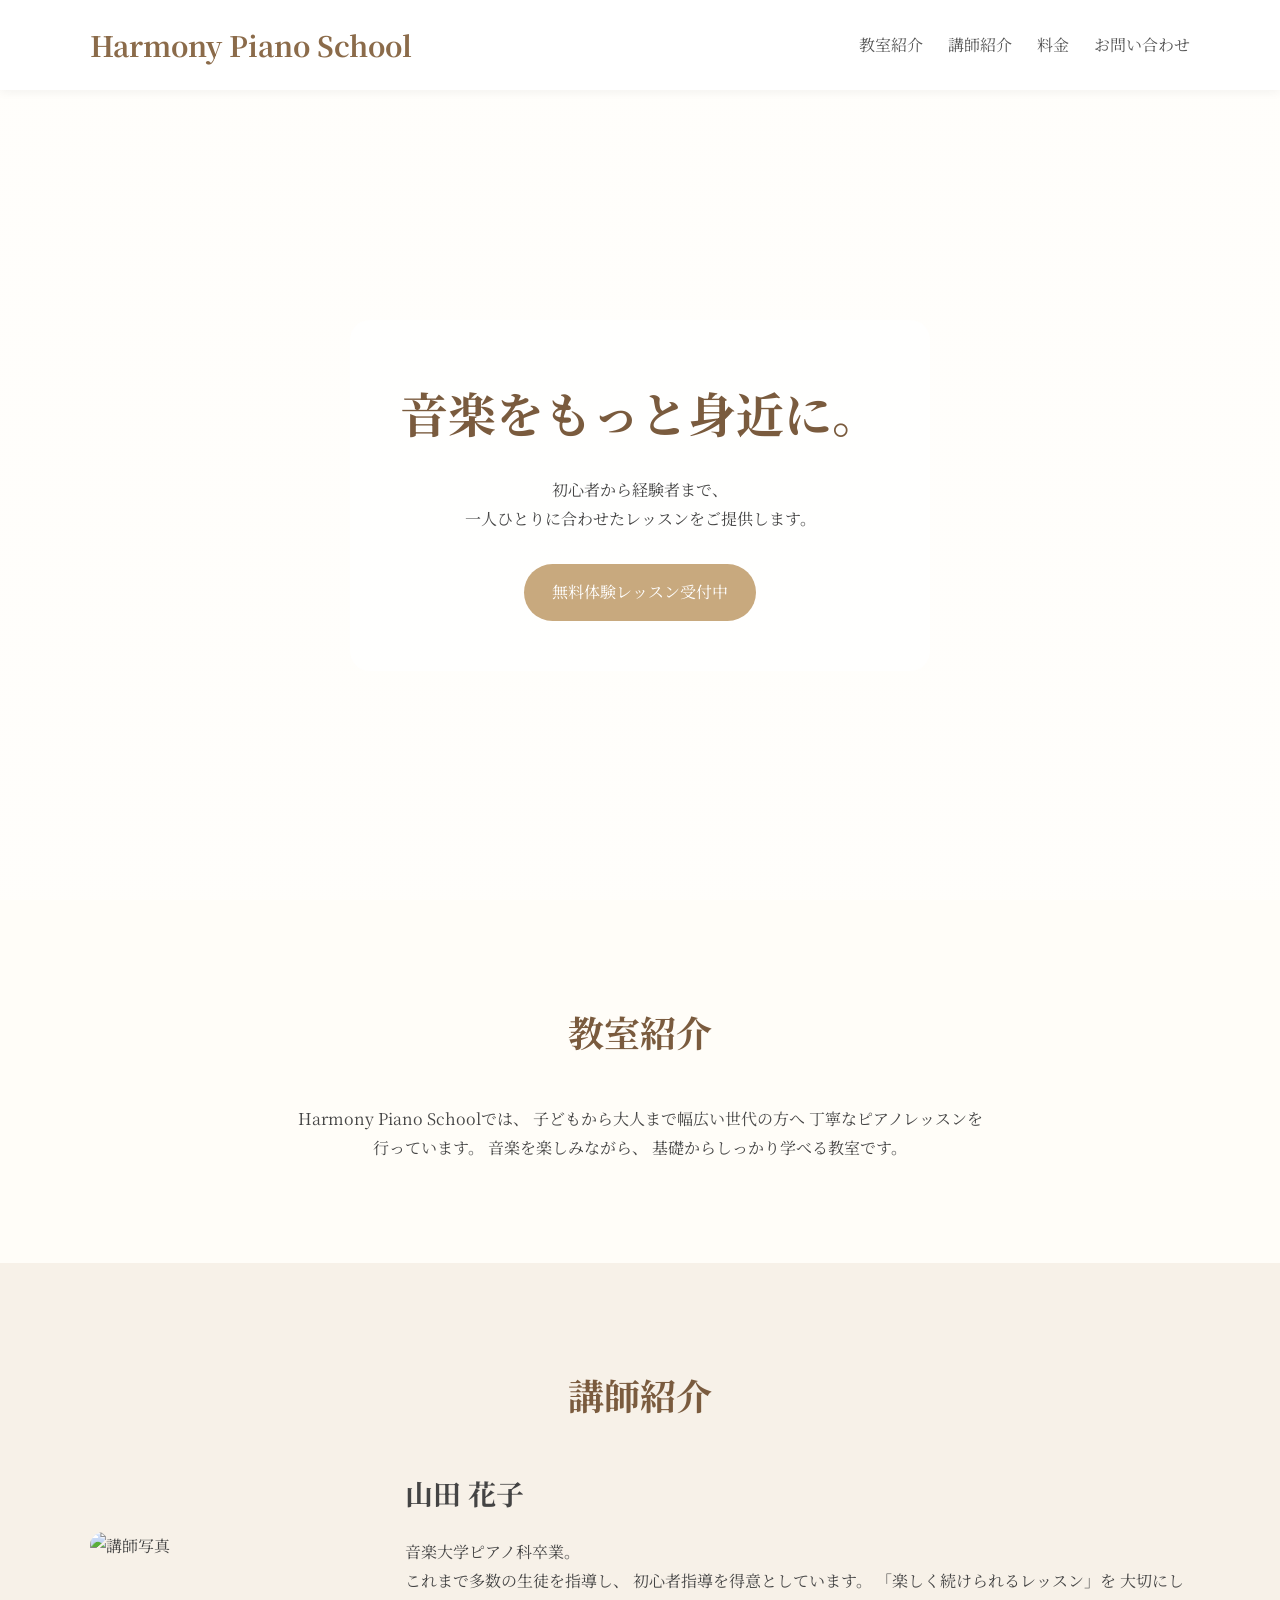
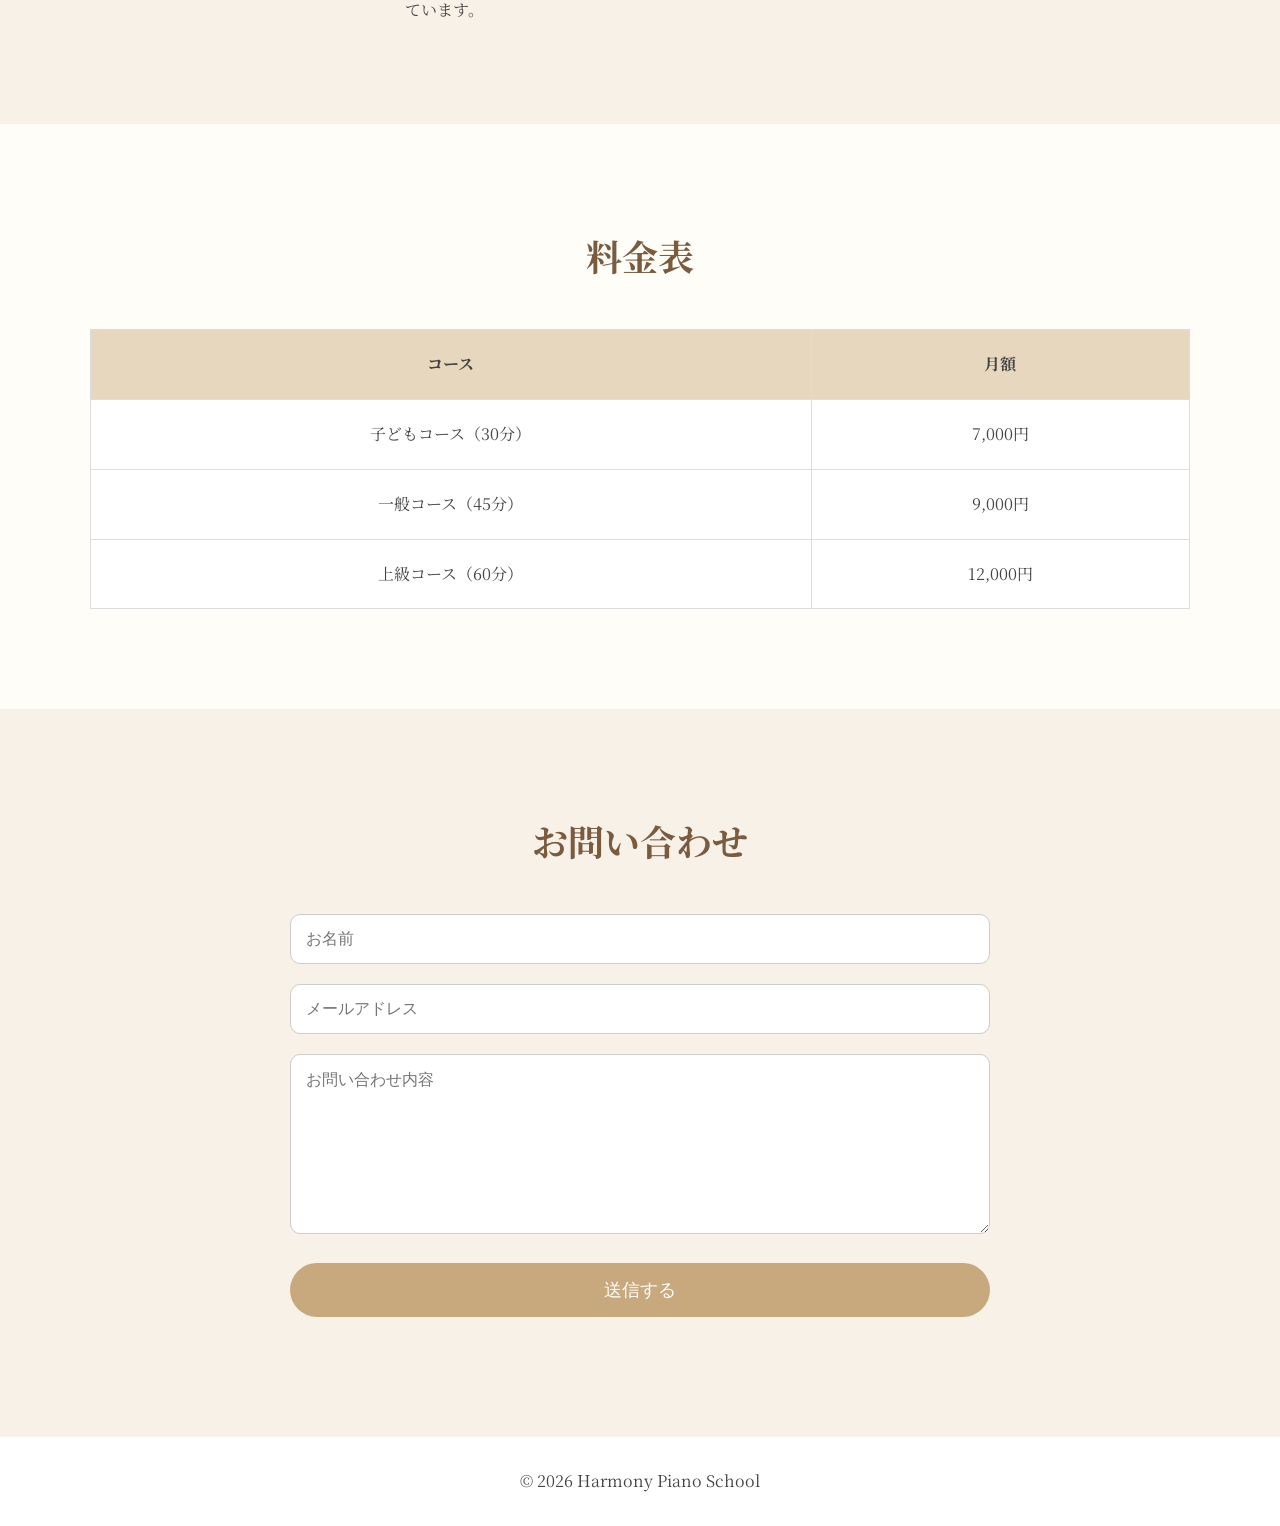
==== index.html @ e9ae8358 "first commit" ====
<!DOCTYPE html>
<html lang="ja">
<head>
  <meta charset="UTF-8" />
  <meta name="viewport" content="width=device-width, initial-scale=1.0" />
  <title>Harmony Piano School</title>

  <link rel="stylesheet" href="style.css" />

  <link rel="preconnect" href="https://fonts.googleapis.com">
  <link href="https://fonts.googleapis.com/css2?family=Noto+Serif+JP:wght@400;700&display=swap" rel="stylesheet">
</head>

<body>

  <!-- ヘッダー -->
  <header>
    <div class="container header-inner">
      <h1>Harmony Piano School</h1>

      <nav>
        <ul>
          <li><a href="#about">教室紹介</a></li>
          <li><a href="#teacher">講師紹介</a></li>
          <li><a href="#price">料金</a></li>
          <li><a href="#contact">お問い合わせ</a></li>
        </ul>
      </nav>
    </div>
  </header>

  <!-- メインビジュアル -->
  <section class="hero">
    <div class="hero-text">
      <h2>音楽をもっと身近に。</h2>
      <p>
        初心者から経験者まで、<br>
        一人ひとりに合わせたレッスンをご提供します。
      </p>

      <a href="#contact" class="btn">
        無料体験レッスン受付中
      </a>
    </div>
  </section>

  <!-- 教室紹介 -->
  <section id="about" class="section">
    <div class="container">
      <h2 class="section-title">教室紹介</h2>

      <p class="section-text">
        Harmony Piano Schoolでは、
        子どもから大人まで幅広い世代の方へ
        丁寧なピアノレッスンを行っています。

        音楽を楽しみながら、
        基礎からしっかり学べる教室です。
      </p>
    </div>
  </section>

  <!-- 講師紹介 -->
  <section id="teacher" class="section beige">
    <div class="container">
      <h2 class="section-title">講師紹介</h2>

      <div class="teacher-card">

        <img
          src="https://images.unsplash.com/photo-1494790108377-be9c29b29330?q=80&w=800"
          alt="講師写真"
        >

        <div class="teacher-text">
          <h3>山田 花子</h3>

          <p>
            音楽大学ピアノ科卒業。<br>
            これまで多数の生徒を指導し、
            初心者指導を得意としています。

            「楽しく続けられるレッスン」を
            大切にしています。
          </p>
        </div>

      </div>
    </div>
  </section>

  <!-- 料金 -->
  <section id="price" class="section">
    <div class="container">
      <h2 class="section-title">料金表</h2>

      <table>
        <tr>
          <th>コース</th>
          <th>月額</th>
        </tr>

        <tr>
          <td>子どもコース（30分）</td>
          <td>7,000円</td>
        </tr>

        <tr>
          <td>一般コース（45分）</td>
          <td>9,000円</td>
        </tr>

        <tr>
          <td>上級コース（60分）</td>
          <td>12,000円</td>
        </tr>
      </table>
    </div>
  </section>

  <!-- お問い合わせ -->
  <section id="contact" class="section beige">
    <div class="container">
      <h2 class="section-title">お問い合わせ</h2>

      <form id="contact-form">

        <input
          type="text"
          placeholder="お名前"
          required
        >

        <input
          type="email"
          placeholder="メールアドレス"
          required
        >

        <textarea
          placeholder="お問い合わせ内容"
          required
        ></textarea>

        <button type="submit">
          送信する
        </button>

      </form>

      <p id="message"></p>

    </div>
  </section>

  <!-- フッター -->
  <footer>
    <p>© 2026 Harmony Piano School</p>
  </footer>

  <script src="script.js"></script>

</body>
</html>
---- style.css ----
* {
  margin: 0;
  padding: 0;
  box-sizing: border-box;
}

body {
  font-family: 'Noto Serif JP', serif;
  color: #444;
  background: #fffdf8;
  line-height: 1.8;
}

.container {
  width: 90%;
  max-width: 1100px;
  margin: auto;
}

header {
  background: white;
  padding: 20px 0;
  position: sticky;
  top: 0;
  z-index: 100;
  box-shadow: 0 2px 10px rgba(0,0,0,0.05);
}

.header-inner {
  display: flex;
  justify-content: space-between;
  align-items: center;
}

header h1 {
  font-size: 28px;
  color: #8b6b4a;
}

nav ul {
  display: flex;
  list-style: none;
  gap: 25px;
}

nav a {
  text-decoration: none;
  color: #555;
  transition: 0.3s;
}

nav a:hover {
  color: #b08b60;
}

.hero {
  height: 90vh;
  background:
    linear-gradient(
      rgba(255,255,255,0.4),
      rgba(255,255,255,0.4)
    ),
    url('https://images.unsplash.com/photo-1514119412350-e174d90d280e?q=80&w=1400')
    center/cover;
    
  display: flex;
  align-items: center;
  justify-content: center;
  text-align: center;
}

.hero-text {
  background: rgba(255,255,255,0.75);
  padding: 50px;
  border-radius: 20px;
}

.hero h2 {
  font-size: 48px;
  margin-bottom: 20px;
  color: #7a5b3e;
}

.hero p {
  margin-bottom: 30px;
}

.btn {
  display: inline-block;
  background: #c8a97e;
  color: white;
  padding: 14px 28px;
  border-radius: 999px;
  text-decoration: none;
  transition: 0.3s;
}

.btn:hover {
  background: #b38f61;
}

.section {
  padding: 100px 0;
}

.beige {
  background: #f7f1e8;
}

.section-title {
  text-align: center;
  font-size: 36px;
  margin-bottom: 40px;
  color: #7a5b3e;
}

.section-text {
  text-align: center;
  max-width: 700px;
  margin: auto;
}

.teacher-card {
  display: flex;
  gap: 40px;
  align-items: center;
}

.teacher-card img {
  width: 300px;
  border-radius: 20px;
}

.teacher-text h3 {
  margin-bottom: 20px;
  font-size: 28px;
}

table {
  width: 100%;
  border-collapse: collapse;
  background: white;
}

th,
td {
  border: 1px solid #ddd;
  padding: 20px;
  text-align: center;
}

th {
  background: #e8d7bf;
}

form {
  max-width: 700px;
  margin: auto;
}

input,
textarea {
  width: 100%;
  padding: 15px;
  margin-bottom: 20px;
  border: 1px solid #ccc;
  border-radius: 10px;
  font-size: 16px;
}

textarea {
  height: 180px;
  resize: vertical;
}

button {
  width: 100%;
  padding: 15px;
  border: none;
  background: #c8a97e;
  color: white;
  font-size: 18px;
  border-radius: 999px;
  cursor: pointer;
  transition: 0.3s;
}

button:hover {
  background: #b38f61;
}

footer {
  text-align: center;
  padding: 30px;
  background: white;
}

#message {
  text-align: center;
  margin-top: 20px;
  color: #7a5b3e;
}

/* スマホ対応 */

@media (max-width: 768px) {

  .header-inner {
    flex-direction: column;
    gap: 20px;
  }

  nav ul {
    flex-wrap: wrap;
    justify-content: center;
  }

  .hero h2 {
    font-size: 32px;
  }

  .hero-text {
    padding: 30px;
  }

  .teacher-card {
    flex-direction: column;
    text-align: center;
  }

  .teacher-card img {
    width: 100%;
    max-width: 320px;
  }

  .section {
    padding: 70px 0;
  }

}
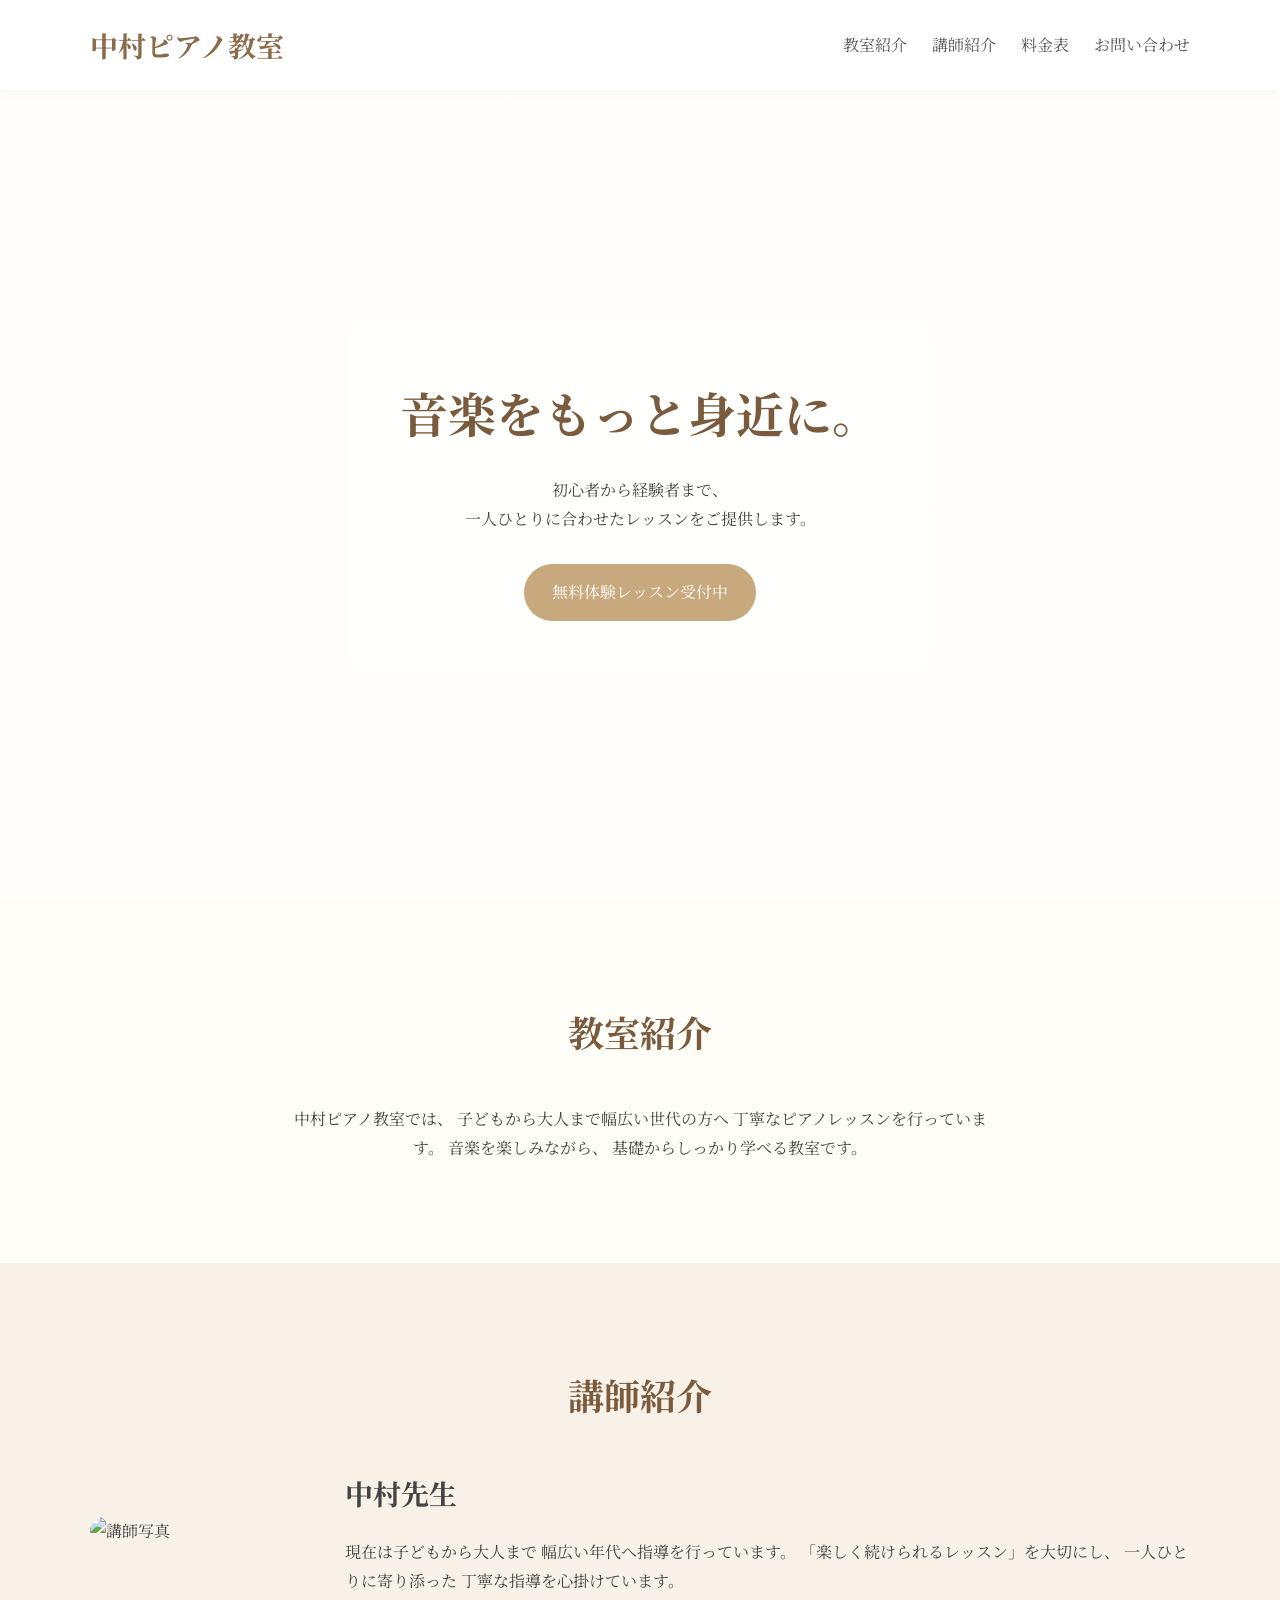
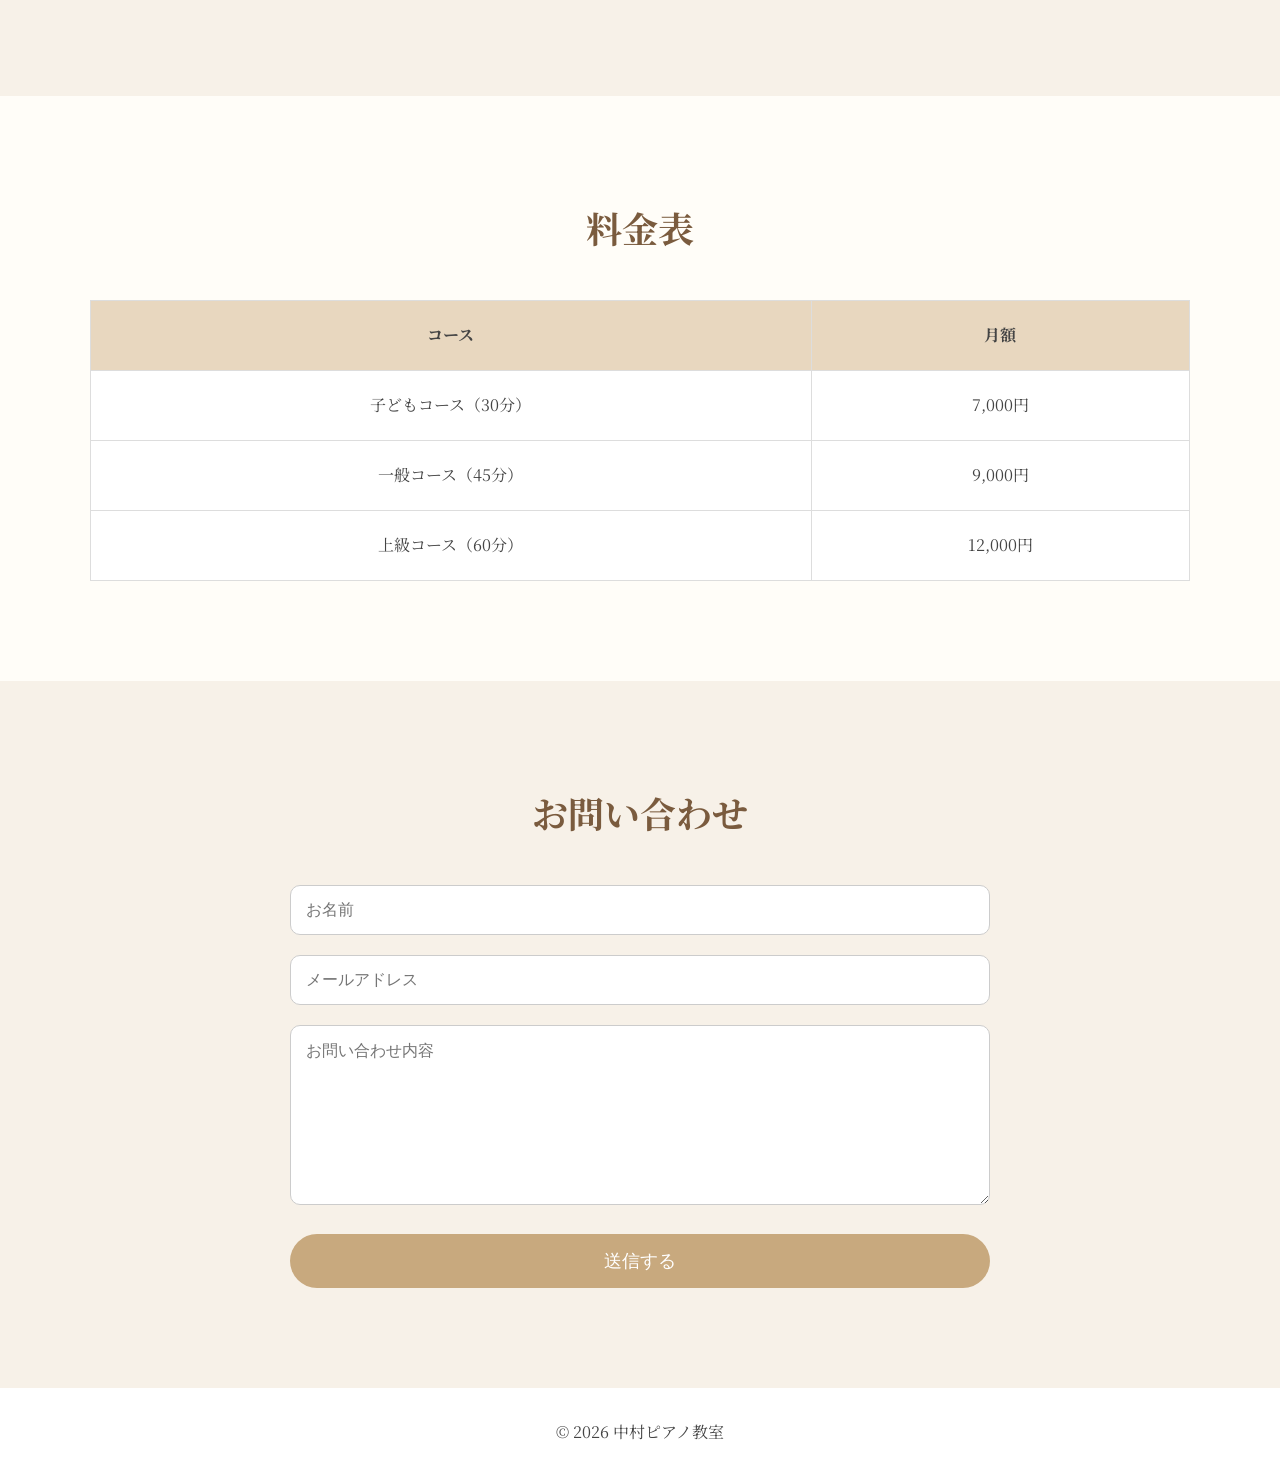
==== commit 3300bd2f: "update" ====
--- a/index.html
+++ b/index.html
@@ -1,38 +1,61 @@
 <!DOCTYPE html>
 <html lang="ja">
+
 <head>
-  <meta charset="UTF-8" />
-  <meta name="viewport" content="width=device-width, initial-scale=1.0" />
-  <title>Harmony Piano School</title>
-
-  <link rel="stylesheet" href="style.css" />
+  <meta charset="UTF-8">
+  <meta name="viewport" content="width=device-width, initial-scale=1.0">
+
+  <title>
+    中村ピアノ教室｜初心者歓迎・無料体験レッスン受付中
+  </title>
+
+  <meta
+    name="description"
+    content="中村ピアノ教室では、子どもから大人まで幅広い年代へ丁寧なピアノレッスンを行っています。初心者歓迎・無料体験レッスン受付中。"
+  >
+
+  <link rel="stylesheet" href="style.css">
 
   <link rel="preconnect" href="https://fonts.googleapis.com">
-  <link href="https://fonts.googleapis.com/css2?family=Noto+Serif+JP:wght@400;700&display=swap" rel="stylesheet">
+
+  <link
+    href="https://fonts.googleapis.com/css2?family=Noto+Serif+JP:wght@400;700&display=swap"
+    rel="stylesheet"
+  >
+
 </head>
 
 <body>
 
   <!-- ヘッダー -->
   <header>
+
     <div class="container header-inner">
-      <h1>Harmony Piano School</h1>
+
+      <h1>中村ピアノ教室</h1>
 
       <nav>
+
         <ul>
           <li><a href="#about">教室紹介</a></li>
           <li><a href="#teacher">講師紹介</a></li>
-          <li><a href="#price">料金</a></li>
+          <li><a href="#price">料金表</a></li>
           <li><a href="#contact">お問い合わせ</a></li>
         </ul>
+
       </nav>
-    </div>
+
+    </div>
+
   </header>
 
-  <!-- メインビジュアル -->
+  <!-- メイン -->
   <section class="hero">
+
     <div class="hero-text">
+
       <h2>音楽をもっと身近に。</h2>
+
       <p>
         初心者から経験者まで、<br>
         一人ひとりに合わせたレッスンをご提供します。
@@ -41,60 +64,81 @@
       <a href="#contact" class="btn">
         無料体験レッスン受付中
       </a>
-    </div>
+
+    </div>
+
   </section>
 
   <!-- 教室紹介 -->
   <section id="about" class="section">
-    <div class="container">
-      <h2 class="section-title">教室紹介</h2>
+
+    <div class="container">
+
+      <h2 class="section-title">
+        教室紹介
+      </h2>
 
       <p class="section-text">
-        Harmony Piano Schoolでは、
+        中村ピアノ教室では、
         子どもから大人まで幅広い世代の方へ
         丁寧なピアノレッスンを行っています。
 
         音楽を楽しみながら、
         基礎からしっかり学べる教室です。
       </p>
-    </div>
+
+    </div>
+
   </section>
 
   <!-- 講師紹介 -->
   <section id="teacher" class="section beige">
-    <div class="container">
-      <h2 class="section-title">講師紹介</h2>
+
+    <div class="container">
+
+      <h2 class="section-title">
+        講師紹介
+      </h2>
 
       <div class="teacher-card">
 
         <img
-          src="https://images.unsplash.com/photo-1494790108377-be9c29b29330?q=80&w=800"
+          src="teacher.jpg"
           alt="講師写真"
         >
 
         <div class="teacher-text">
-          <h3>山田 花子</h3>
+
+          <h3>中村先生</h3>
 
           <p>
-            音楽大学ピアノ科卒業。<br>
-            これまで多数の生徒を指導し、
-            初心者指導を得意としています。
-
-            「楽しく続けられるレッスン」を
-            大切にしています。
+            現在は子どもから大人まで
+            幅広い年代へ指導を行っています。
+
+            「楽しく続けられるレッスン」を大切にし、
+            一人ひとりに寄り添った
+            丁寧な指導を心掛けています。
           </p>
+
         </div>
 
       </div>
-    </div>
+
+    </div>
+
   </section>
 
   <!-- 料金 -->
   <section id="price" class="section">
-    <div class="container">
-      <h2 class="section-title">料金表</h2>
+
+    <div class="container">
+
+      <h2 class="section-title">
+        料金表
+      </h2>
 
       <table>
+
         <tr>
           <th>コース</th>
           <th>月額</th>
@@ -114,30 +158,49 @@
           <td>上級コース（60分）</td>
           <td>12,000円</td>
         </tr>
+
       </table>
-    </div>
+
+    </div>
+
   </section>
 
   <!-- お問い合わせ -->
   <section id="contact" class="section beige">
-    <div class="container">
-      <h2 class="section-title">お問い合わせ</h2>
-
-      <form id="contact-form">
+
+    <div class="container">
+
+      <h2 class="section-title">
+        お問い合わせ
+      </h2>
+
+      <form
+        action="https://formspree.io/f/xgoqndev"
+        method="POST"
+      >
+
+        <input
+          type="hidden"
+          name="_next"
+          value="https://あなたのVercelURL/thanks.html"
+        >
 
         <input
           type="text"
+          name="name"
           placeholder="お名前"
           required
         >
 
         <input
           type="email"
+          name="email"
           placeholder="メールアドレス"
           required
         >
 
         <textarea
+          name="message"
           placeholder="お問い合わせ内容"
           required
         ></textarea>
@@ -148,17 +211,14 @@
 
       </form>
 
-      <p id="message"></p>
-
-    </div>
+    </div>
+
   </section>
 
   <!-- フッター -->
   <footer>
-    <p>© 2026 Harmony Piano School</p>
+    <p>© 2026 中村ピアノ教室</p>
   </footer>
-
-  <script src="script.js"></script>
 
 </body>
 </html>
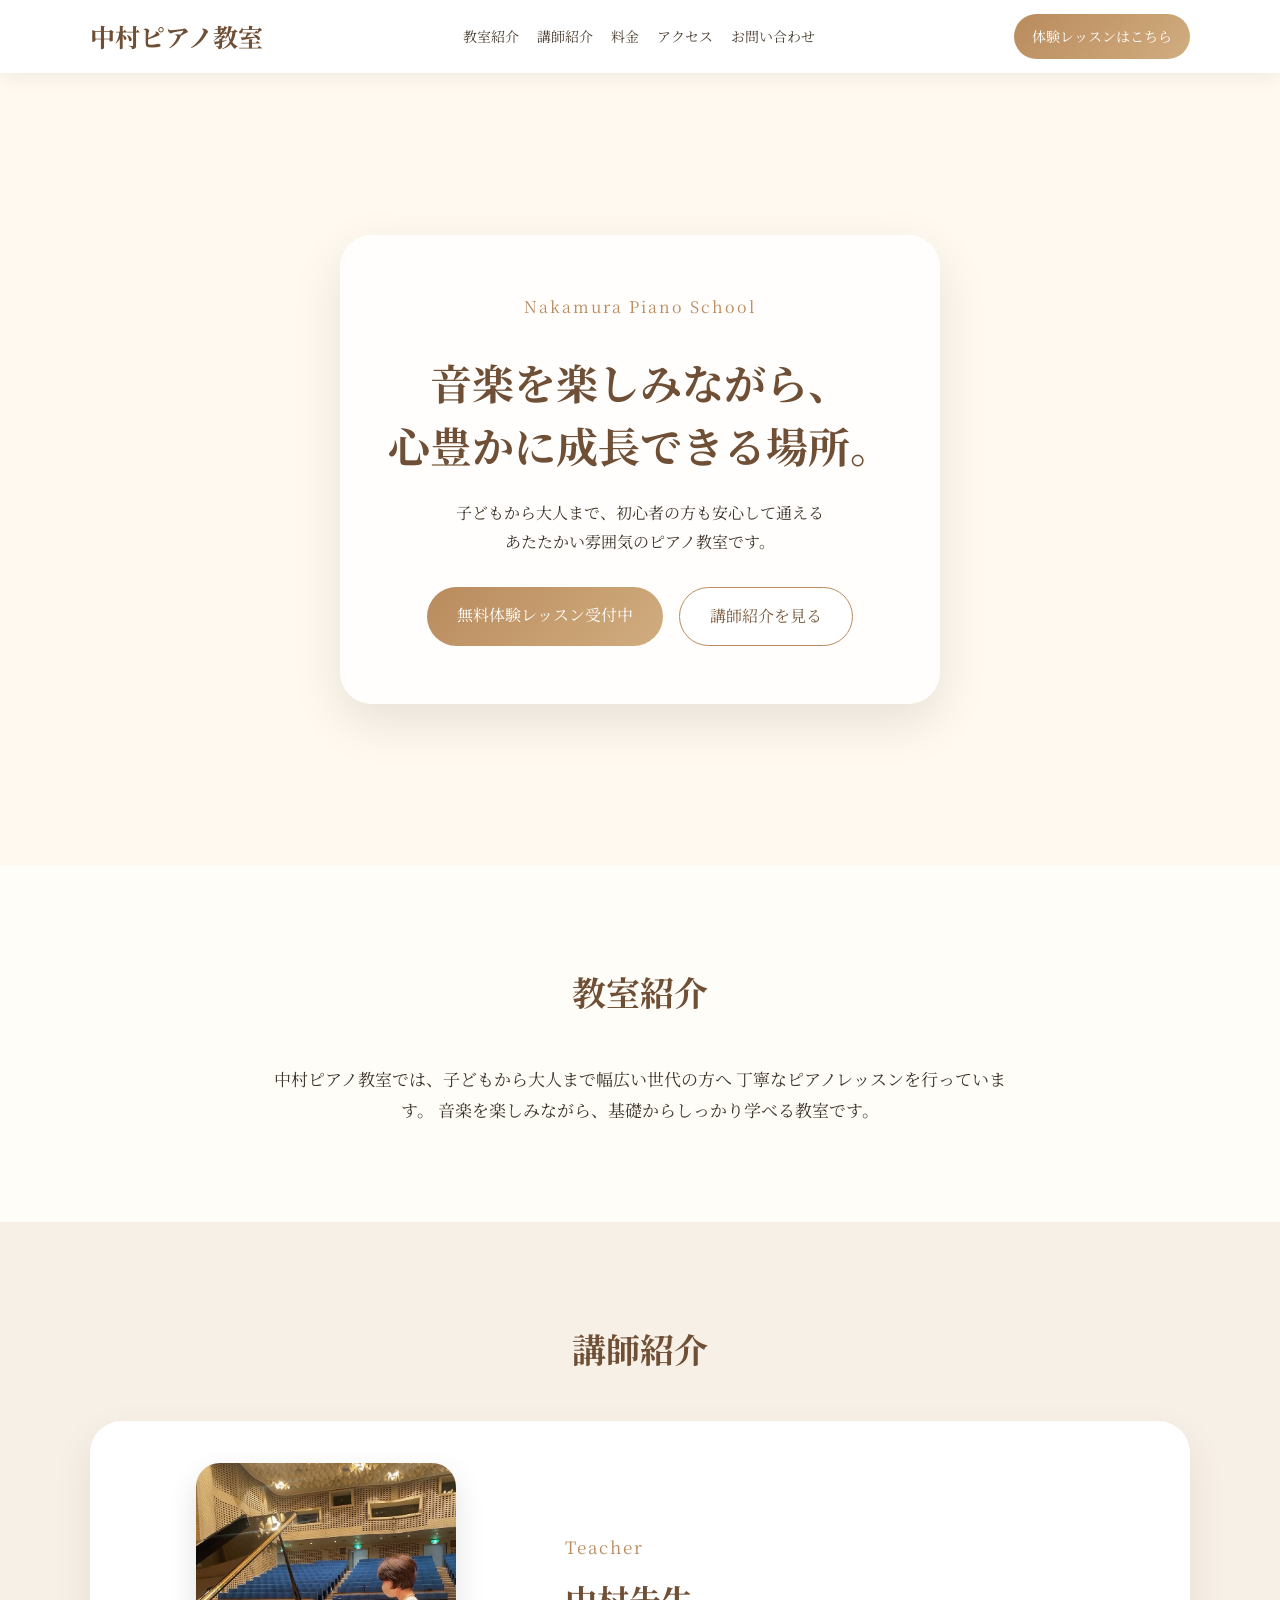
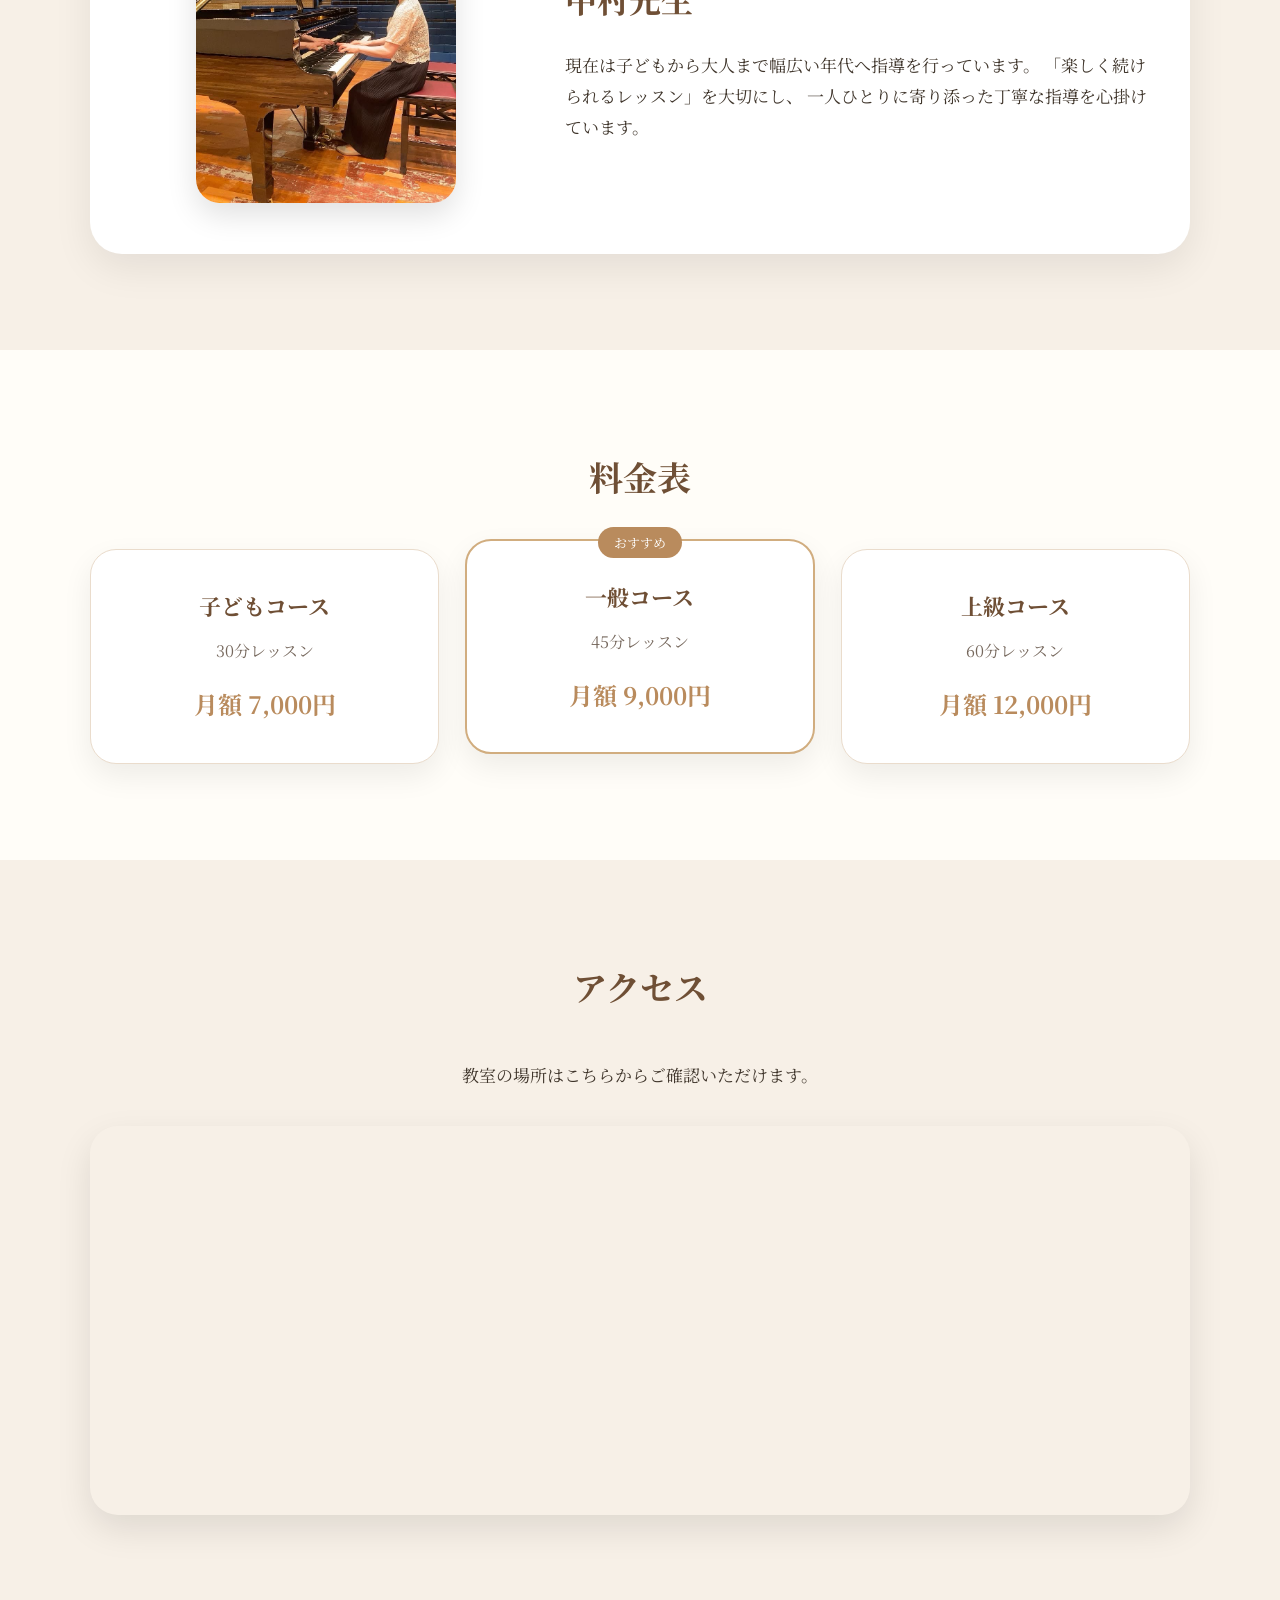
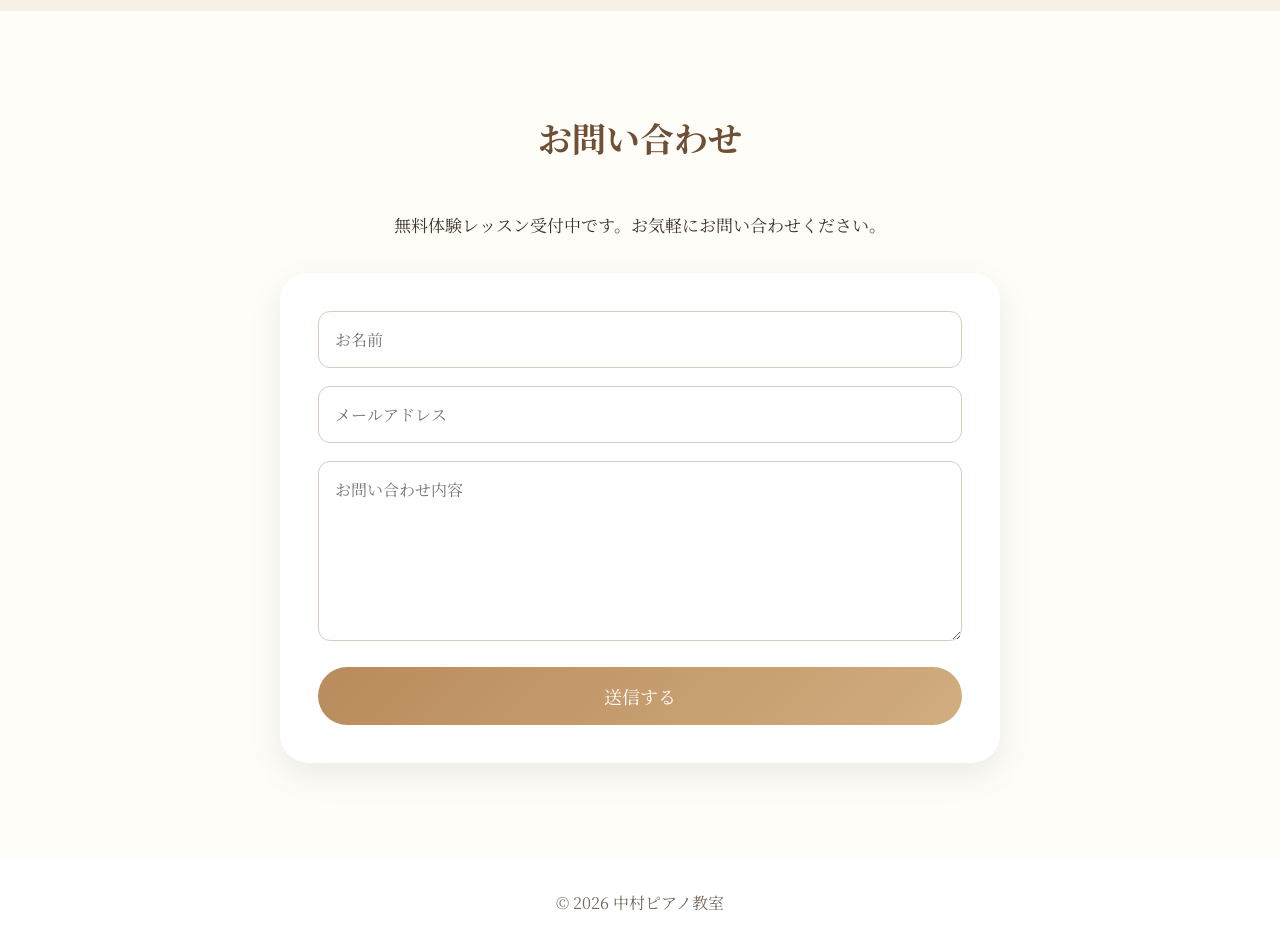
==== commit cdec249a: "update design" ====
--- a/index.html
+++ b/index.html
@@ -1,224 +1,203 @@
 <!DOCTYPE html>
 <html lang="ja">
-
 <head>
   <meta charset="UTF-8">
   <meta name="viewport" content="width=device-width, initial-scale=1.0">
 
-  <title>
-    中村ピアノ教室｜初心者歓迎・無料体験レッスン受付中
-  </title>
+  <title>中村ピアノ教室｜初心者歓迎・無料体験レッスン受付中</title>
 
   <meta
     name="description"
-    content="中村ピアノ教室では、子どもから大人まで幅広い年代へ丁寧なピアノレッスンを行っています。初心者歓迎・無料体験レッスン受付中。"
+    content="中村ピアノ教室では、子どもから大人まで幅広い年代へ丁寧なピアノレッスンを行っています。無料体験レッスン受付中。"
   >
 
   <link rel="stylesheet" href="style.css">
 
   <link rel="preconnect" href="https://fonts.googleapis.com">
-
   <link
     href="https://fonts.googleapis.com/css2?family=Noto+Serif+JP:wght@400;700&display=swap"
     rel="stylesheet"
   >
-
 </head>
 
 <body>
 
-  <!-- ヘッダー -->
-  <header>
-
-    <div class="container header-inner">
-
-      <h1>中村ピアノ教室</h1>
-
-      <nav>
-
-        <ul>
-          <li><a href="#about">教室紹介</a></li>
-          <li><a href="#teacher">講師紹介</a></li>
-          <li><a href="#price">料金表</a></li>
-          <li><a href="#contact">お問い合わせ</a></li>
-        </ul>
-
-      </nav>
-
-    </div>
-
-  </header>
-
-  <!-- メイン -->
-  <section class="hero">
-
-    <div class="hero-text">
-
-      <h2>音楽をもっと身近に。</h2>
-
-      <p>
-        初心者から経験者まで、<br>
-        一人ひとりに合わせたレッスンをご提供します。
-      </p>
-
+<header>
+  <div class="container header-inner">
+    <h1>中村ピアノ教室</h1>
+
+    <nav>
+      <ul>
+        <li><a href="#about">教室紹介</a></li>
+        <li><a href="#teacher">講師紹介</a></li>
+        <li><a href="#price">料金</a></li>
+        <li><a href="#access">アクセス</a></li>
+        <li><a href="#contact">お問い合わせ</a></li>
+      </ul>
+    </nav>
+
+    <a href="#contact" class="header-btn">
+      体験レッスンはこちら
+    </a>
+  </div>
+</header>
+
+<section class="hero">
+  <div class="hero-text fade-in">
+    <p class="hero-sub">Nakamura Piano School</p>
+
+    <h2>
+      音楽を楽しみながら、<br>
+      心豊かに成長できる場所。
+    </h2>
+
+    <p>
+      子どもから大人まで、初心者の方も安心して通える<br>
+      あたたかい雰囲気のピアノ教室です。
+    </p>
+
+    <div class="hero-buttons">
       <a href="#contact" class="btn">
         無料体験レッスン受付中
       </a>
 
-    </div>
-
-  </section>
-
-  <!-- 教室紹介 -->
-  <section id="about" class="section">
-
-    <div class="container">
-
-      <h2 class="section-title">
-        教室紹介
-      </h2>
-
-      <p class="section-text">
-        中村ピアノ教室では、
-        子どもから大人まで幅広い世代の方へ
-        丁寧なピアノレッスンを行っています。
-
-        音楽を楽しみながら、
-        基礎からしっかり学べる教室です。
-      </p>
-
-    </div>
-
-  </section>
-
-  <!-- 講師紹介 -->
-  <section id="teacher" class="section beige">
-
-    <div class="container">
-
-      <h2 class="section-title">
-        講師紹介
-      </h2>
-
-      <div class="teacher-card">
-
-        <img
-          src="teacher.jpg"
-          alt="講師写真"
-        >
-
-        <div class="teacher-text">
-
-          <h3>中村先生</h3>
-
-          <p>
-            現在は子どもから大人まで
-            幅広い年代へ指導を行っています。
-
-            「楽しく続けられるレッスン」を大切にし、
-            一人ひとりに寄り添った
-            丁寧な指導を心掛けています。
-          </p>
-
-        </div>
-
-      </div>
-
-    </div>
-
-  </section>
-
-  <!-- 料金 -->
-  <section id="price" class="section">
-
-    <div class="container">
-
-      <h2 class="section-title">
-        料金表
-      </h2>
-
-      <table>
-
-        <tr>
-          <th>コース</th>
-          <th>月額</th>
-        </tr>
-
-        <tr>
-          <td>子どもコース（30分）</td>
-          <td>7,000円</td>
-        </tr>
-
-        <tr>
-          <td>一般コース（45分）</td>
-          <td>9,000円</td>
-        </tr>
-
-        <tr>
-          <td>上級コース（60分）</td>
-          <td>12,000円</td>
-        </tr>
-
-      </table>
-
-    </div>
-
-  </section>
-
-  <!-- お問い合わせ -->
-  <section id="contact" class="section beige">
-
-    <div class="container">
-
-      <h2 class="section-title">
-        お問い合わせ
-      </h2>
-
-      <form
-        action="https://formspree.io/f/xgoqndev"
-        method="POST"
+      <a href="#teacher" class="btn-outline">
+        講師紹介を見る
+      </a>
+    </div>
+  </div>
+</section>
+
+<section id="about" class="section fade-in">
+  <div class="container">
+    <h2 class="section-title">教室紹介</h2>
+
+    <p class="section-text">
+      中村ピアノ教室では、子どもから大人まで幅広い世代の方へ
+      丁寧なピアノレッスンを行っています。
+      音楽を楽しみながら、基礎からしっかり学べる教室です。
+    </p>
+  </div>
+</section>
+
+<section id="teacher" class="section beige fade-in">
+  <div class="container">
+    <h2 class="section-title">講師紹介</h2>
+
+    <div class="teacher-card">
+      <div class="teacher-image">
+        <img src="teacher.jpg" alt="中村ピアノ教室の講師写真">
+      </div>
+
+      <div class="teacher-text">
+        <p class="label">Teacher</p>
+
+        <h3>中村先生</h3>
+
+        <p>
+          現在は子どもから大人まで幅広い年代へ指導を行っています。
+          「楽しく続けられるレッスン」を大切にし、
+          一人ひとりに寄り添った丁寧な指導を心掛けています。
+        </p>
+      </div>
+    </div>
+  </div>
+</section>
+
+<section id="price" class="section fade-in">
+  <div class="container">
+    <h2 class="section-title">料金表</h2>
+
+    <div class="price-cards">
+      <div class="price-card">
+        <h3>子どもコース</h3>
+        <p class="time">30分レッスン</p>
+        <p class="price">月額 7,000円</p>
+      </div>
+
+      <div class="price-card recommend">
+        <p class="badge">おすすめ</p>
+        <h3>一般コース</h3>
+        <p class="time">45分レッスン</p>
+        <p class="price">月額 9,000円</p>
+      </div>
+
+      <div class="price-card">
+        <h3>上級コース</h3>
+        <p class="time">60分レッスン</p>
+        <p class="price">月額 12,000円</p>
+      </div>
+    </div>
+  </div>
+</section>
+
+<section id="access" class="section beige fade-in">
+  <div class="container">
+    <h2 class="section-title">アクセス</h2>
+
+    <p class="section-text">
+      教室の場所はこちらからご確認いただけます。
+    </p>
+
+    <div class="map-box">
+      <iframe
+        src="https://www.google.com/maps?q=中村ピアノ教室&output=embed"
+        allowfullscreen=""
+        loading="lazy">
+      </iframe>
+    </div>
+  </div>
+</section>
+
+<section id="contact" class="section fade-in">
+  <div class="container">
+    <h2 class="section-title">お問い合わせ</h2>
+
+    <p class="section-text contact-lead">
+      無料体験レッスン受付中です。お気軽にお問い合わせください。
+    </p>
+
+    <form
+      action="https://formspree.io/f/xgoqndev"
+      method="POST"
+    >
+      <input
+        type="hidden"
+        name="_next"
+        value="https://あなたのVercelURL/thanks.html"
       >
 
-        <input
-          type="hidden"
-          name="_next"
-          value="https://あなたのVercelURL/thanks.html"
-        >
-
-        <input
-          type="text"
-          name="name"
-          placeholder="お名前"
-          required
-        >
-
-        <input
-          type="email"
-          name="email"
-          placeholder="メールアドレス"
-          required
-        >
-
-        <textarea
-          name="message"
-          placeholder="お問い合わせ内容"
-          required
-        ></textarea>
-
-        <button type="submit">
-          送信する
-        </button>
-
-      </form>
-
-    </div>
-
-  </section>
-
-  <!-- フッター -->
-  <footer>
-    <p>© 2026 中村ピアノ教室</p>
-  </footer>
-
+      <input
+        type="text"
+        name="name"
+        placeholder="お名前"
+        required
+      >
+
+      <input
+        type="email"
+        name="email"
+        placeholder="メールアドレス"
+        required
+      >
+
+      <textarea
+        name="message"
+        placeholder="お問い合わせ内容"
+        required
+      ></textarea>
+
+      <button type="submit">
+        送信する
+      </button>
+    </form>
+  </div>
+</section>
+
+<footer>
+  <p>© 2026 中村ピアノ教室</p>
+</footer>
+
+<script src="script.js"></script>
 </body>
 </html>
--- a/style.css
+++ b/style.css
@@ -4,9 +4,13 @@
   box-sizing: border-box;
 }
 
+html {
+  scroll-behavior: smooth;
+}
+
 body {
   font-family: 'Noto Serif JP', serif;
-  color: #444;
+  color: #3f352b;
   background: #fffdf8;
   line-height: 1.8;
 }
@@ -18,154 +22,264 @@
 }
 
 header {
-  background: white;
-  padding: 20px 0;
+  background: rgba(255, 255, 255, 0.96);
+  padding: 14px 0;
   position: sticky;
   top: 0;
   z-index: 100;
-  box-shadow: 0 2px 10px rgba(0,0,0,0.05);
+  box-shadow: 0 2px 20px rgba(0,0,0,0.08);
 }
 
 .header-inner {
   display: flex;
   justify-content: space-between;
   align-items: center;
+  gap: 22px;
 }
 
 header h1 {
-  font-size: 28px;
-  color: #8b6b4a;
+  font-size: 25px;
+  color: #6f4f35;
+  white-space: nowrap;
 }
 
 nav ul {
   display: flex;
   list-style: none;
-  gap: 25px;
+  gap: 18px;
 }
 
 nav a {
   text-decoration: none;
-  color: #555;
-  transition: 0.3s;
-}
-
-nav a:hover {
-  color: #b08b60;
+  color: #4d4035;
+  font-size: 14px;
+}
+
+.header-btn {
+  background: linear-gradient(135deg, #b98b5d, #d1ad7f);
+  color: white;
+  padding: 10px 18px;
+  border-radius: 999px;
+  text-decoration: none;
+  font-size: 14px;
+  white-space: nowrap;
 }
 
 .hero {
-  height: 90vh;
+  min-height: 88vh;
   background:
     linear-gradient(
-      rgba(255,255,255,0.4),
-      rgba(255,255,255,0.4)
+      rgba(255, 248, 236, 0.72),
+      rgba(255, 248, 236, 0.72)
     ),
-    url('https://images.unsplash.com/photo-1514119412350-e174d90d280e?q=80&w=1400')
+    url('https://images.unsplash.com/photo-1520523839897-bd0b52f945a0?q=80&w=1600')
     center/cover;
-    
   display: flex;
   align-items: center;
   justify-content: center;
   text-align: center;
+  padding: 80px 20px;
 }
 
 .hero-text {
-  background: rgba(255,255,255,0.75);
-  padding: 50px;
-  border-radius: 20px;
+  background: rgba(255, 255, 255, 0.78);
+  padding: 58px 48px;
+  border-radius: 32px;
+  box-shadow: 0 18px 50px rgba(0,0,0,0.1);
+  max-width: 780px;
+  backdrop-filter: blur(6px);
+}
+
+.hero-sub {
+  color: #b98b5d;
+  letter-spacing: 2px;
+  margin-bottom: 12px;
 }
 
 .hero h2 {
-  font-size: 48px;
-  margin-bottom: 20px;
-  color: #7a5b3e;
+  font-size: 42px;
+  color: #6f4f35;
+  line-height: 1.5;
+  margin-bottom: 22px;
 }
 
 .hero p {
   margin-bottom: 30px;
 }
 
-.btn {
+.hero-buttons {
+  display: flex;
+  justify-content: center;
+  gap: 16px;
+  flex-wrap: wrap;
+}
+
+.btn,
+.btn-outline {
   display: inline-block;
-  background: #c8a97e;
-  color: white;
-  padding: 14px 28px;
+  padding: 14px 30px;
   border-radius: 999px;
   text-decoration: none;
-  transition: 0.3s;
-}
-
-.btn:hover {
-  background: #b38f61;
+}
+
+.btn {
+  background: linear-gradient(135deg, #b98b5d, #d1ad7f);
+  color: white;
+}
+
+.btn-outline {
+  border: 1px solid #b98b5d;
+  color: #7a5b3e;
+  background: white;
 }
 
 .section {
-  padding: 100px 0;
+  padding: 96px 0;
 }
 
 .beige {
-  background: #f7f1e8;
+  background: #f7f0e7;
 }
 
 .section-title {
   text-align: center;
-  font-size: 36px;
-  margin-bottom: 40px;
-  color: #7a5b3e;
+  font-size: 34px;
+  margin-bottom: 42px;
+  color: #6f4f35;
 }
 
 .section-text {
-  text-align: center;
-  max-width: 700px;
+  max-width: 760px;
   margin: auto;
+  text-align: center;
+  font-size: 17px;
 }
 
 .teacher-card {
-  display: flex;
-  gap: 40px;
+  display: grid;
+  grid-template-columns: 0.8fr 1.2fr;
+  gap: 44px;
   align-items: center;
-}
-
-.teacher-card img {
-  width: 300px;
-  border-radius: 20px;
+  background: white;
+  padding: 42px;
+  border-radius: 32px;
+  box-shadow: 0 14px 38px rgba(0,0,0,0.08);
+}
+
+.teacher-image {
+  text-align: center;
+}
+
+.teacher-image img {
+  width: 260px;
+  height: 340px;
+  object-fit: cover;
+  object-position: center;
+  border-radius: 24px;
+  box-shadow: 0 12px 30px rgba(0,0,0,0.12);
+}
+
+.teacher-text .label {
+  color: #b98b5d;
+  letter-spacing: 2px;
+  margin-bottom: 8px;
 }
 
 .teacher-text h3 {
-  margin-bottom: 20px;
-  font-size: 28px;
-}
-
-table {
+  font-size: 32px;
+  color: #6f4f35;
+  margin-bottom: 22px;
+}
+
+.teacher-text p {
+  font-size: 17px;
+}
+
+.price-cards {
+  display: grid;
+  grid-template-columns: repeat(3, 1fr);
+  gap: 26px;
+}
+
+.price-card {
+  position: relative;
+  background: white;
+  padding: 36px 24px;
+  border-radius: 26px;
+  text-align: center;
+  box-shadow: 0 12px 30px rgba(0,0,0,0.07);
+  border: 1px solid #eadccc;
+}
+
+.price-card.recommend {
+  transform: translateY(-10px);
+  border: 2px solid #d1ad7f;
+}
+
+.badge {
+  position: absolute;
+  top: -14px;
+  left: 50%;
+  transform: translateX(-50%);
+  background: #b98b5d;
+  color: white;
+  padding: 4px 16px;
+  border-radius: 999px;
+  font-size: 13px;
+}
+
+.price-card h3 {
+  color: #6f4f35;
+  font-size: 22px;
+  margin-bottom: 12px;
+}
+
+.time {
+  color: #76685d;
+  margin-bottom: 16px;
+}
+
+.price {
+  font-size: 24px;
+  font-weight: bold;
+  color: #b98b5d;
+}
+
+.map-box {
+  margin-top: 36px;
+  border-radius: 28px;
+  overflow: hidden;
+  box-shadow: 0 14px 35px rgba(0,0,0,0.1);
+}
+
+.map-box iframe {
   width: 100%;
-  border-collapse: collapse;
-  background: white;
-}
-
-th,
-td {
-  border: 1px solid #ddd;
-  padding: 20px;
-  text-align: center;
-}
-
-th {
-  background: #e8d7bf;
+  height: 380px;
+  border: 0;
+}
+
+.contact-lead {
+  margin-bottom: 32px;
 }
 
 form {
-  max-width: 700px;
+  max-width: 720px;
   margin: auto;
+  background: white;
+  padding: 38px;
+  border-radius: 28px;
+  box-shadow: 0 12px 34px rgba(0,0,0,0.08);
 }
 
 input,
 textarea {
   width: 100%;
-  padding: 15px;
-  margin-bottom: 20px;
-  border: 1px solid #ccc;
-  border-radius: 10px;
+  padding: 16px;
+  margin-bottom: 18px;
+  border: 1px solid #d9cbbd;
+  border-radius: 12px;
   font-size: 16px;
+  font-family: inherit;
 }
 
 textarea {
@@ -175,66 +289,100 @@
 
 button {
   width: 100%;
-  padding: 15px;
+  padding: 16px;
   border: none;
-  background: #c8a97e;
+  background: linear-gradient(135deg, #b98b5d, #d1ad7f);
   color: white;
   font-size: 18px;
   border-radius: 999px;
   cursor: pointer;
-  transition: 0.3s;
-}
-
-button:hover {
-  background: #b38f61;
+  font-family: inherit;
 }
 
 footer {
   text-align: center;
   padding: 30px;
   background: white;
-}
-
-#message {
-  text-align: center;
-  margin-top: 20px;
-  color: #7a5b3e;
-}
-
-/* スマホ対応 */
+  color: #76685d;
+}
+
+.fade-in {
+  opacity: 0;
+  transform: translateY(32px);
+  transition: 0.9s ease;
+}
+
+.fade-in.show {
+  opacity: 1;
+  transform: translateY(0);
+}
 
 @media (max-width: 768px) {
+  header {
+    position: static;
+  }
 
   .header-inner {
     flex-direction: column;
-    gap: 20px;
+    align-items: stretch;
+    text-align: center;
   }
 
   nav ul {
-    flex-wrap: wrap;
-    justify-content: center;
+    flex-direction: column;
+    gap: 8px;
+    background: #f7f0e7;
+    padding: 14px;
+    border-radius: 16px;
+  }
+
+  .header-btn {
+    display: block;
+    text-align: center;
+    padding: 13px;
+  }
+
+  .hero {
+    min-height: 78vh;
+    padding: 50px 16px;
+  }
+
+  .hero-text {
+    padding: 36px 22px;
   }
 
   .hero h2 {
-    font-size: 32px;
-  }
-
-  .hero-text {
-    padding: 30px;
+    font-size: 28px;
+  }
+
+  .section {
+    padding: 72px 0;
+  }
+
+  .section-title {
+    font-size: 28px;
   }
 
   .teacher-card {
-    flex-direction: column;
+    grid-template-columns: 1fr;
+    padding: 26px;
     text-align: center;
   }
 
-  .teacher-card img {
-    width: 100%;
-    max-width: 320px;
-  }
-
-  .section {
-    padding: 70px 0;
-  }
-
+  .teacher-image img {
+    width: 230px;
+    height: 300px;
+  }
+
+  .price-cards {
+    grid-template-columns: 1fr;
+  }
+
+  .price-card.recommend {
+    transform: none;
+  }
+
+  form {
+    padding: 26px;
+  }
 }
